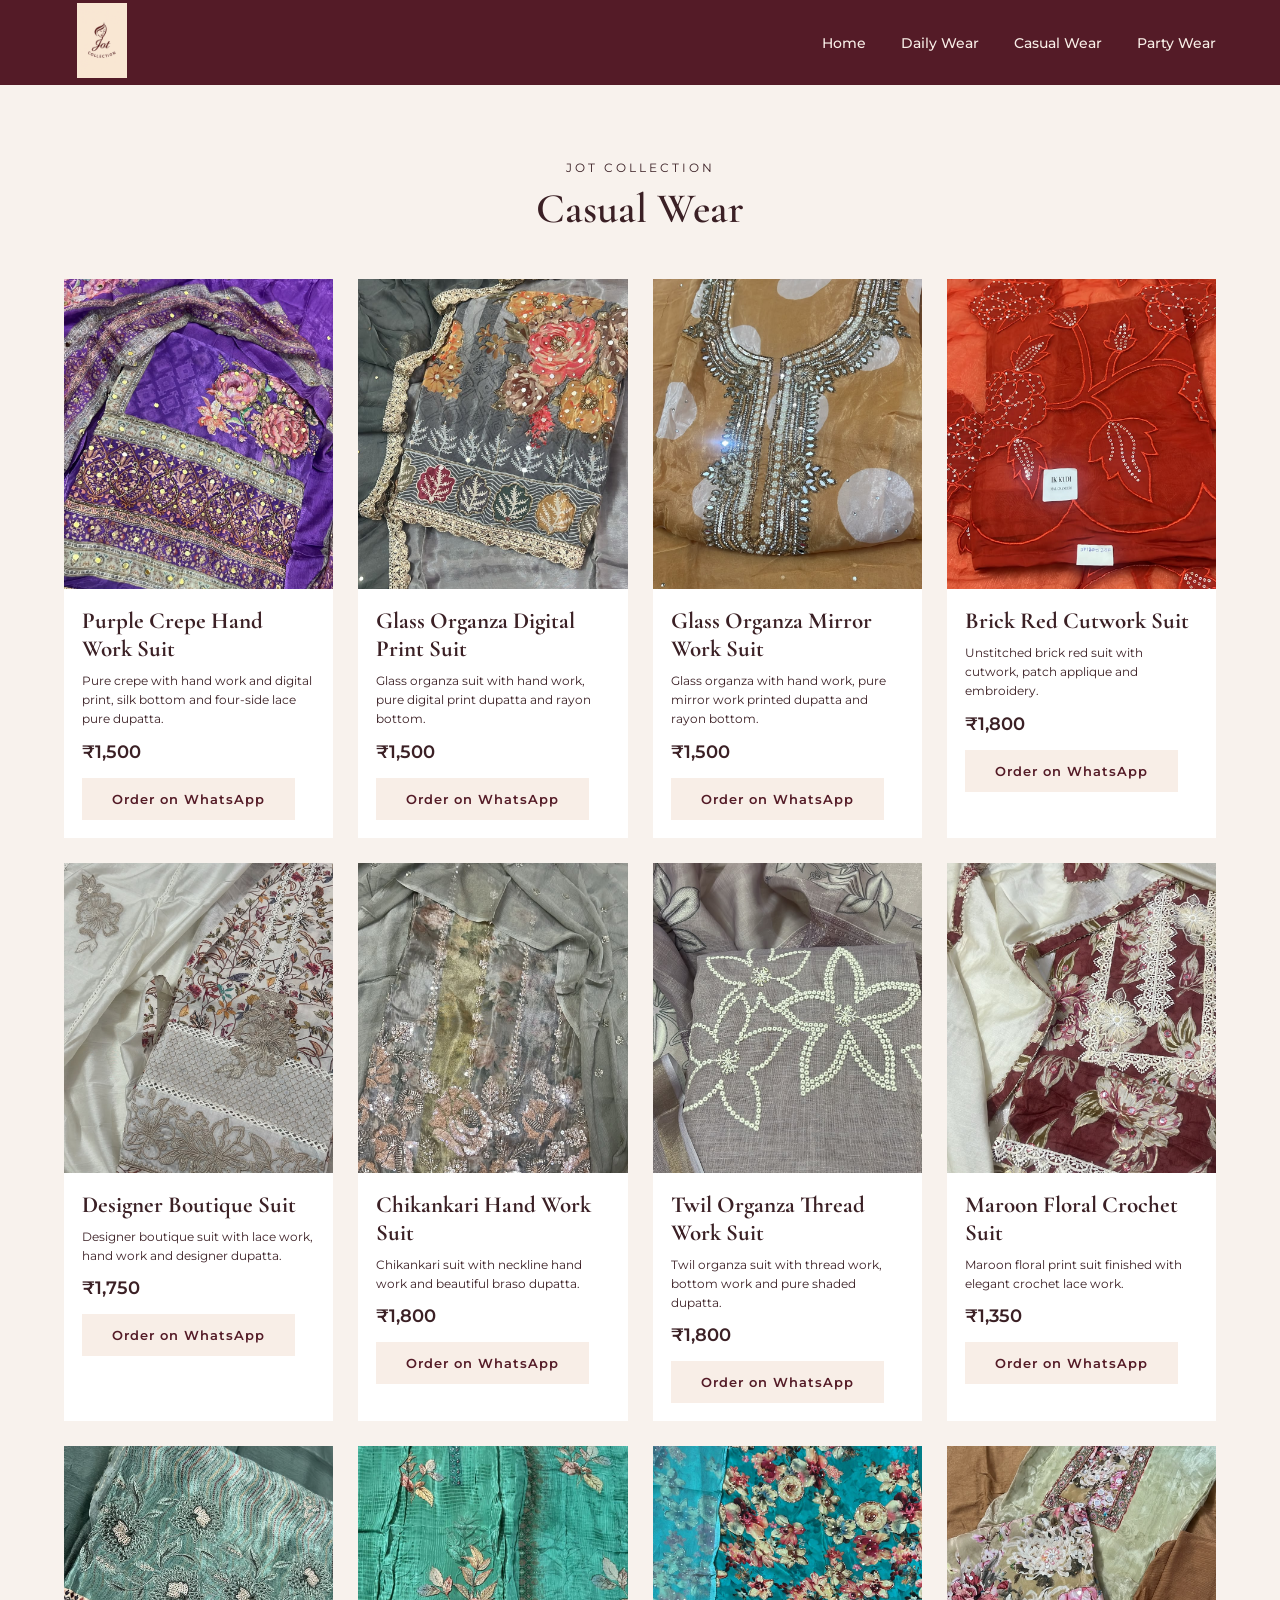
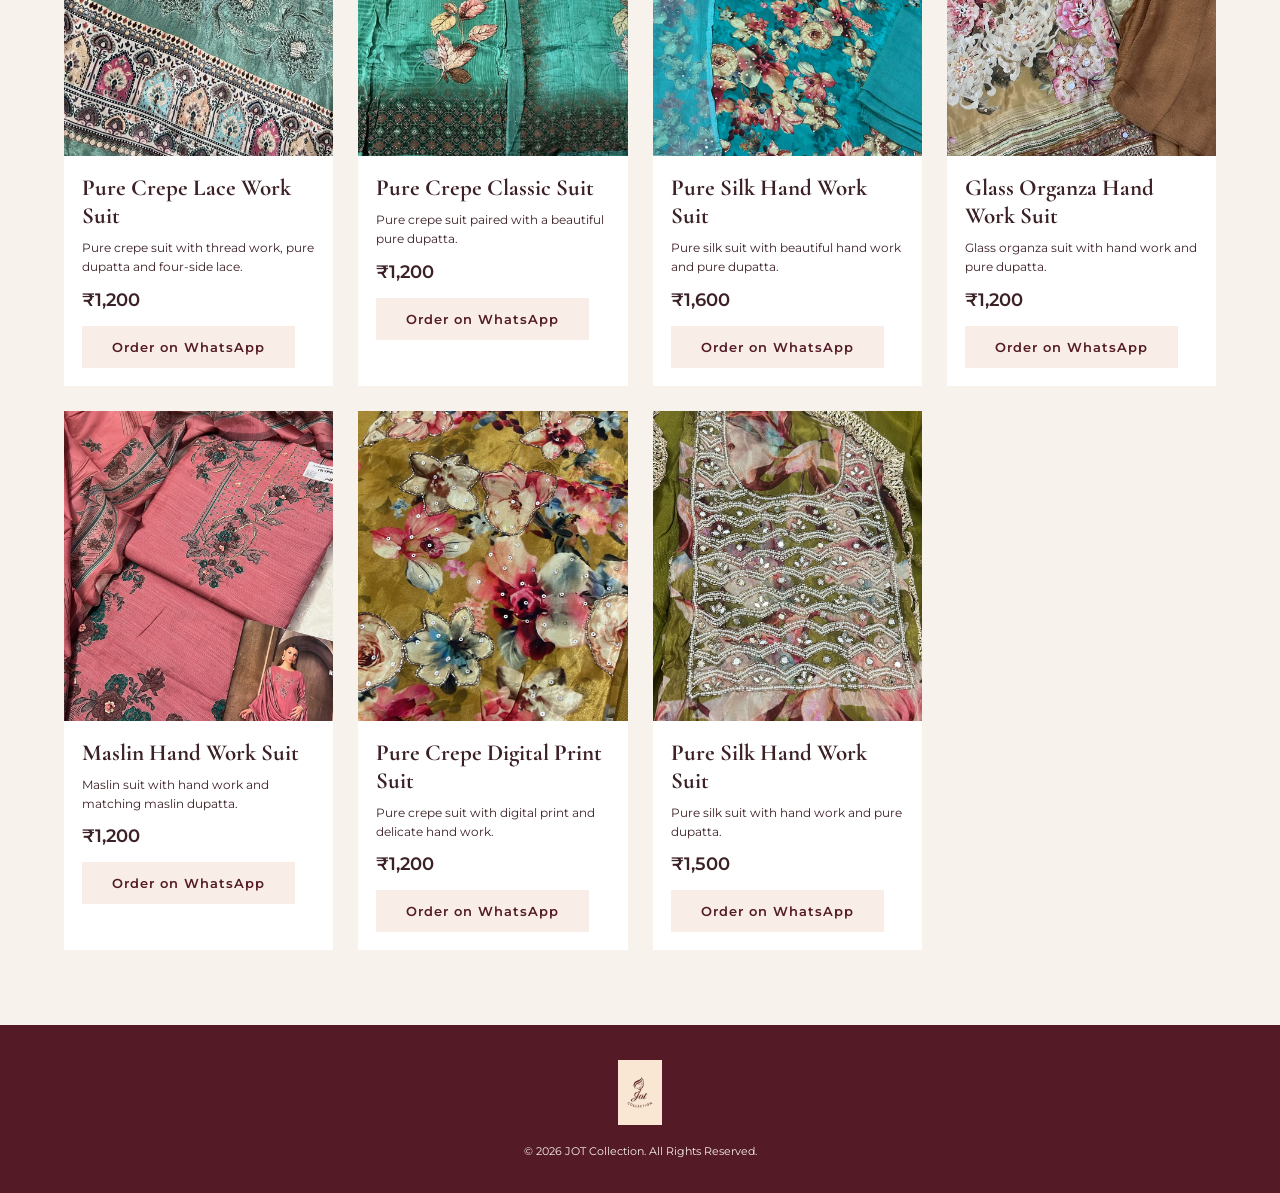
==== casual.html @ 3afc92e5 "Add files via upload" ====
<!DOCTYPE html>
<html lang="en">

<head>
    <meta charset="UTF-8">
    <meta name="viewport" content="width=device-width, initial-scale=1.0">
    <title>Casual Wear | JOT Collection</title>
    <link rel="stylesheet" href="style.css">
</head>

<body>

<header>
    <nav class="navbar">

        <a href="index.html" class="logo">
            <img src="logo.jpg" alt="JOT Collection Logo">
        </a>

        <div class="nav-links">
            <a href="index.html">Home</a>
            <a href="daily.html">Daily Wear</a>
            <a href="casual.html">Casual Wear</a>
            <a href="party.html">Party Wear</a>
        </div>

    </nav>
</header>


<section class="collection">

    <div class="section-title">
        <p>JOT COLLECTION</p>
        <h2>Casual Wear</h2>
    </div>


    <div class="product-grid">


        <!-- 6 -->
        <div class="product-card">

            <div class="product-image">
                <img src="image/suit6.jpeg" alt="Purple Crepe Hand Work Suit">
            </div>

            <div class="product-info">
                <h3>Purple Crepe Hand Work Suit</h3>

                <p>
                    Pure crepe with hand work and digital print,
                    silk bottom and four-side lace pure dupatta.
                </p>

                <span class="price">₹1,500</span>

                <a href="https://wa.me/917014125162?text=Hello%20JOT%20Collection%2C%20I%20am%20interested%20in%20the%20Purple%20Crepe%20Hand%20Work%20Suit."
                   class="btn">
                    Order on WhatsApp
                </a>
            </div>

        </div>


        <!-- 7 -->
        <div class="product-card">

            <div class="product-image">
                <img src="image/suit7.jpeg" alt="Glass Organza Digital Print Suit">
            </div>

            <div class="product-info">
                <h3>Glass Organza Digital Print Suit</h3>

                <p>
                    Glass organza suit with hand work,
                    pure digital print dupatta and rayon bottom.
                </p>

                <span class="price">₹1,500</span>

                <a href="https://wa.me/917014125162?text=Hello%20JOT%20Collection%2C%20I%20am%20interested%20in%20the%20Glass%20Organza%20Digital%20Print%20Suit."
                   class="btn">
                    Order on WhatsApp
                </a>
            </div>

        </div>


        <!-- 8 -->
        <div class="product-card">

            <div class="product-image">
                <img src="image/suit8.jpeg" alt="Glass Organza Mirror Work Suit">
            </div>

            <div class="product-info">
                <h3>Glass Organza Mirror Work Suit</h3>

                <p>
                    Glass organza with hand work,
                    pure mirror work printed dupatta and rayon bottom.
                </p>

                <span class="price">₹1,500</span>

                <a href="https://wa.me/917014125162?text=Hello%20JOT%20Collection%2C%20I%20am%20interested%20in%20the%20Glass%20Organza%20Mirror%20Work%20Suit."
                   class="btn">
                    Order on WhatsApp
                </a>
            </div>

        </div>


        <!-- 9 -->
        <div class="product-card">

            <div class="product-image">
                <img src="image/suit9.jpeg" alt="Brick Red Cutwork Suit">
            </div>

            <div class="product-info">
                <h3>Brick Red Cutwork Suit</h3>

                <p>
                    Unstitched brick red suit with cutwork,
                    patch applique and embroidery.
                </p>

                <span class="price">₹1,800</span>

                <a href="https://wa.me/917014125162?text=Hello%20JOT%20Collection%2C%20I%20am%20interested%20in%20the%20Brick%20Red%20Cutwork%20Suit."
                   class="btn">
                    Order on WhatsApp
                </a>
            </div>

        </div>


        <!-- 13 -->
        <div class="product-card">

            <div class="product-image">
                <img src="image/suit13.jpeg" alt="Designer Boutique Suit">
            </div>

            <div class="product-info">
                <h3>Designer Boutique Suit</h3>

                <p>
                    Designer boutique suit with lace work,
                    hand work and designer dupatta.
                </p>

                <span class="price">₹1,750</span>

                <a href="https://wa.me/917014125162?text=Hello%20JOT%20Collection%2C%20I%20am%20interested%20in%20the%20Designer%20Boutique%20Suit."
                   class="btn">
                    Order on WhatsApp
                </a>
            </div>

        </div>


        <!-- 15 -->
        <div class="product-card">

            <div class="product-image">
                <img src="image/suit15.jpeg" alt="Chikankari Hand Work Suit">
            </div>

            <div class="product-info">
                <h3>Chikankari Hand Work Suit</h3>

                <p>
                    Chikankari suit with neckline hand work
                    and beautiful braso dupatta.
                </p>

                <span class="price">₹1,800</span>

                <a href="https://wa.me/917014125162?text=Hello%20JOT%20Collection%2C%20I%20am%20interested%20in%20the%20Chikankari%20Hand%20Work%20Suit."
                   class="btn">
                    Order on WhatsApp
                </a>
            </div>

        </div>


        <!-- 18 -->
        <div class="product-card">

            <div class="product-image">
                <img src="image/suit18.jpeg" alt="Twil Organza Thread Work Suit">
            </div>

            <div class="product-info">
                <h3>Twil Organza Thread Work Suit</h3>

                <p>
                    Twil organza suit with thread work,
                    bottom work and pure shaded dupatta.
                </p>

                <span class="price">₹1,800</span>

                <a href="https://wa.me/917014125162?text=Hello%20JOT%20Collection%2C%20I%20am%20interested%20in%20the%20Twil%20Organza%20Thread%20Work%20Suit."
                   class="btn">
                    Order on WhatsApp
                </a>
            </div>

        </div>


        <!-- 19 -->
        <div class="product-card">

            <div class="product-image">
                <img src="image/suit19.jpeg" alt="Maroon Floral Crochet Suit">
            </div>

            <div class="product-info">
                <h3>Maroon Floral Crochet Suit</h3>

                <p>
                    Maroon floral print suit finished
                    with elegant crochet lace work.
                </p>

                <span class="price">₹1,350</span>

                <a href="https://wa.me/917014125162?text=Hello%20JOT%20Collection%2C%20I%20am%20interested%20in%20the%20Maroon%20Floral%20Crochet%20Suit."
                   class="btn">
                    Order on WhatsApp
                </a>
            </div>

        </div>


        <!-- 20 -->
        <div class="product-card">

            <div class="product-image">
                <img src="image/suit20.jpeg" alt="Pure Crepe Lace Work Suit">
            </div>

            <div class="product-info">
                <h3>Pure Crepe Lace Work Suit</h3>

                <p>
                    Pure crepe suit with thread work,
                    pure dupatta and four-side lace.
                </p>

                <span class="price">₹1,200</span>

                <a href="https://wa.me/917014125162?text=Hello%20JOT%20Collection%2C%20I%20am%20interested%20in%20the%20Pure%20Crepe%20Lace%20Work%20Suit."
                   class="btn">
                    Order on WhatsApp
                </a>
            </div>

        </div>


        <!-- 22 -->
        <div class="product-card">

            <div class="product-image">
                <img src="image/suit22.jpeg" alt="Pure Crepe Classic Suit">
            </div>

            <div class="product-info">
                <h3>Pure Crepe Classic Suit</h3>

                <p>
                    Pure crepe suit paired with
                    a beautiful pure dupatta.
                </p>

                <span class="price">₹1,200</span>

                <a href="https://wa.me/917014125162?text=Hello%20JOT%20Collection%2C%20I%20am%20interested%20in%20the%20Pure%20Crepe%20Classic%20Suit."
                   class="btn">
                    Order on WhatsApp
                </a>
            </div>

        </div>


        <!-- 23 -->
        <div class="product-card">

            <div class="product-image">
                <img src="image/suit23.jpeg" alt="Pure Silk Hand Work Suit">
            </div>

            <div class="product-info">
                <h3>Pure Silk Hand Work Suit</h3>

                <p>
                    Pure silk suit with beautiful hand work
                    and pure dupatta.
                </p>

                <span class="price">₹1,600</span>

                <a href="https://wa.me/917014125162?text=Hello%20JOT%20Collection%2C%20I%20am%20interested%20in%20the%20Pure%20Silk%20Hand%20Work%20Suit."
                   class="btn">
                    Order on WhatsApp
                </a>
            </div>

        </div>


        <!-- 29 -->
        <div class="product-card">

            <div class="product-image">
                <img src="image/suit29.jpeg" alt="Glass Organza Hand Work Suit">
            </div>

            <div class="product-info">
                <h3>Glass Organza Hand Work Suit</h3>

                <p>
                    Glass organza suit with hand work
                    and pure dupatta.
                </p>

                <span class="price">₹1,200</span>

                <a href="https://wa.me/917014125162?text=Hello%20JOT%20Collection%2C%20I%20am%20interested%20in%20the%20Glass%20Organza%20Hand%20Work%20Suit."
                   class="btn">
                    Order on WhatsApp
                </a>
            </div>

        </div>


        <!-- 30 -->
        <div class="product-card">

            <div class="product-image">
                <img src="image/suit30.jpeg" alt="Maslin Hand Work Suit">
            </div>

            <div class="product-info">
                <h3>Maslin Hand Work Suit</h3>

                <p>
                    Maslin suit with hand work
                    and matching maslin dupatta.
                </p>

                <span class="price">₹1,200</span>

                <a href="https://wa.me/917014125162?text=Hello%20JOT%20Collection%2C%20I%20am%20interested%20in%20the%20Maslin%20Hand%20Work%20Suit."
                   class="btn">
                    Order on WhatsApp
                </a>
            </div>

        </div>


        <!-- 31 -->
        <div class="product-card">

            <div class="product-image">
                <img src="image/suit31.jpeg" alt="Pure Crepe Digital Print Suit">
            </div>

            <div class="product-info">
                <h3>Pure Crepe Digital Print Suit</h3>

                <p>
                    Pure crepe suit with digital print
                    and delicate hand work.
                </p>

                <span class="price">₹1,200</span>

                <a href="https://wa.me/917014125162?text=Hello%20JOT%20Collection%2C%20I%20am%20interested%20in%20the%20Pure%20Crepe%20Digital%20Print%20Suit."
                   class="btn">
                    Order on WhatsApp
                </a>
            </div>

        </div>


        <!-- 32 -->
        <div class="product-card">

            <div class="product-image">
                <img src="image/suit32.jpeg" alt="Pure Silk Hand Work Suit">
            </div>

            <div class="product-info">
                <h3>Pure Silk Hand Work Suit</h3>

                <p>
                    Pure silk suit with hand work
                    and pure dupatta.
                </p>

                <span class="price">₹1,500</span>

                <a href="https://wa.me/917014125162?text=Hello%20JOT%20Collection%2C%20I%20am%20interested%20in%20the%20Pure%20Silk%20Hand%20Work%20Suit."
                   class="btn">
                    Order on WhatsApp
                </a>
            </div>

        </div>

    </div>

</section>


<footer>

    <img src="logo.jpg" alt="JOT Collection Logo">

    <p>© 2026 JOT Collection. All Rights Reserved.</p>

</footer>

</body>
</html>
---- style.css ----
/* GOOGLE FONTS */
@import url('https://fonts.googleapis.com/css2?family=Cormorant+Garamond:wght@500;600;700&family=Montserrat:wght@400;500;600&display=swap');


/* GENERAL */
* {
    margin: 0;
    padding: 0;
    box-sizing: border-box;
}

html {
    scroll-behavior: smooth;
}

body {
    font-family: 'Montserrat', sans-serif;
    background: #f8f2ed;
    color: #3b2025;
}

a {
    text-decoration: none;
}


/* NAVBAR */
header {
    background: #541b27;
}

.navbar {
    width: 90%;
    max-width: 1200px;
    margin: auto;

    min-height: 85px;

    display: flex;
    align-items: center;
    justify-content: space-between;

    gap: 30px;
}

.logo img {
    width: 75px;
    height: 75px;
    object-fit: contain;
}

.nav-links {
    display: flex;
    align-items: center;
    gap: 35px;
}

.nav-links a {
    color: #f8eee7;
    font-size: 14px;
    font-weight: 500;
    transition: 0.3s;
}

.nav-links a:hover {
    opacity: 0.7;
}


/* HERO */
.hero {
    position: relative;
    width: 100%;
    height: 600px;
    overflow: hidden;
}

.hero > img {
    width: 100%;
    height: 100%;

    object-fit: cover;
    object-position: center;

    display: block;
}


/* HERO TEXT */
.hero-content {
    position: absolute;

    top: 50%;
    left: 50%;

    transform: translate(-50%, -50%);

    width: 90%;
    max-width: 800px;

    text-align: center;

    color: white;

    text-shadow: 0 2px 12px rgba(0, 0, 0, 0.55);
}

.hero-content p {
    font-size: 15px;
    letter-spacing: 4px;
    margin-bottom: 10px;
}

.hero-content h1 {
    font-family: 'Cormorant Garamond', serif;

    font-size: 64px;
    line-height: 1;

    letter-spacing: 3px;

    margin-bottom: 12px;
}

.hero-content h2 {
    font-family: 'Cormorant Garamond', serif;

    font-size: 27px;
    font-weight: 500;

    margin-bottom: 30px;
}


/* BUTTON */
.btn {
    display: inline-block;

    padding: 13px 30px;

    background: #f8eee7;
    color: #541b27;

    font-size: 13px;
    font-weight: 600;

    letter-spacing: 1px;

    transition: 0.3s;
}

.btn:hover {
    transform: translateY(-2px);
    opacity: 0.9;
}


/* SECTION TITLE */
.section-title {
    text-align: center;
    margin-bottom: 45px;
}

.section-title p,
.small-title {
    font-size: 12px;
    letter-spacing: 3px;
    margin-bottom: 8px;
}

.section-title h2 {
    font-family: 'Cormorant Garamond', serif;
    font-size: 42px;
    font-weight: 600;
}


/* FEATURED */
.featured {
    width: 90%;
    max-width: 1200px;
    margin: auto;

    padding: 80px 0;
}

.featured-grid {
    display: grid;

    grid-template-columns: repeat(3, 1fr);

    gap: 22px;
}

.featured-card {
    overflow: hidden;
}

.featured-card img {
    width: 100%;
    height: 380px;

    object-fit: cover;

    display: block;

    transition: 0.4s;
}

.featured-card:hover img {
    transform: scale(1.03);
}


/* CATEGORIES */
.categories {
    width: 90%;
    max-width: 1200px;
    margin: auto;

    padding: 40px 0 90px;
}

.category-grid {
    display: grid;

    grid-template-columns: repeat(3, 1fr);

    gap: 25px;
}

.category-card {
    background: white;

    overflow: hidden;

    color: #3b2025;
}

.category-card img {
    width: 100%;
    height: 390px;

    object-fit: cover;

    display: block;

    transition: 0.4s;
}

.category-card:hover img {
    transform: scale(1.03);
}

.category-content {
    padding: 22px;
}

.category-content h3 {
    font-family: 'Cormorant Garamond', serif;
    font-size: 28px;

    margin-bottom: 8px;
}

.category-content p {
    font-size: 13px;
    line-height: 1.6;

    margin-bottom: 15px;
}

.category-content span {
    font-size: 12px;
    font-weight: 600;

    letter-spacing: 1px;
}


/* COLLECTION / PRODUCT PAGES */
.collection {
    width: 90%;
    max-width: 1200px;

    margin: auto;

    padding: 75px 0;
}

.product-grid {
    display: grid;

    grid-template-columns: repeat(4, 1fr);

    gap: 25px;
}

.product-card {
    background: white;

    overflow: hidden;
}

.product-image {
    width: 100%;
    height: 310px;

    overflow: hidden;
}

.product-image img {
    width: 100%;
    height: 100%;

    object-fit: cover;

    display: block;

    transition: 0.4s;
}

.product-card:hover .product-image img {
    transform: scale(1.03);
}

.product-info {
    padding: 18px;
}

.product-info h3 {
    font-family: 'Cormorant Garamond', serif;

    font-size: 23px;

    margin-bottom: 8px;
}

.product-info p {
    font-size: 12px;
    line-height: 1.6;

    margin-bottom: 12px;
}

.price {
    display: block;

    font-size: 18px;
    font-weight: 600;

    margin-bottom: 15px;
}


/* ABOUT */
.about {
    background: #541b27;
    color: #f8eee7;

    padding: 90px 10%;
}

.about-content {
    max-width: 800px;
    margin: auto;

    text-align: center;
}

.about h2 {
    font-family: 'Cormorant Garamond', serif;

    font-size: 44px;

    margin-bottom: 25px;
}

.about p {
    font-size: 14px;
    line-height: 1.9;

    margin-bottom: 15px;
}

.about h3 {
    font-family: 'Cormorant Garamond', serif;

    font-size: 24px;

    margin-top: 25px;
}


/* CONTACT */
.contact {
    width: 90%;
    max-width: 900px;

    margin: auto;

    padding: 90px 0;

    text-align: center;
}

.contact-info p {
    font-size: 14px;
    line-height: 1.8;

    margin-bottom: 12px;
}

.contact-info .btn {
    margin-top: 20px;
}


/* FOOTER */
footer {
    background: #541b27;

    color: #f8eee7;

    text-align: center;

    padding: 35px 20px;
}

footer img {
    width: 65px;
    height: 65px;

    object-fit: contain;

    margin-bottom: 15px;
}

footer p {
    font-size: 11px;
}


/* MOBILE */
@media (max-width: 768px) {

    .navbar {
        min-height: 75px;
    }

    .logo img {
        width: 60px;
        height: 60px;
    }

    .nav-links {
        gap: 12px;
    }

    .nav-links a {
        font-size: 10px;
    }


    /* MOBILE HERO */
    .hero {
        height: 520px;
    }

    .hero > img {
        object-position: center;
    }

    .hero-content {
        width: 92%;
    }

    .hero-content p {
        font-size: 11px;
        letter-spacing: 2px;
    }

    .hero-content h1 {
        font-size: 42px;
        letter-spacing: 1px;
    }

    .hero-content h2 {
        font-size: 21px;
    }


    /* FEATURED */
    .featured-grid {
        grid-template-columns: repeat(2, 1fr);
        gap: 12px;
    }

    .featured-card img {
        height: 260px;
    }


    /* CATEGORIES */
    .category-grid {
        grid-template-columns: 1fr;
    }

    .category-card img {
        height: 350px;
    }


    /* PRODUCTS */
    .product-grid {
        grid-template-columns: repeat(2, 1fr);

        gap: 12px;
    }

    .product-image {
        height: 230px;
    }

    .product-info {
        padding: 12px;
    }

    .product-info h3 {
        font-size: 19px;
    }

    .product-info p {
        font-size: 10px;
    }

    .price {
        font-size: 16px;
    }


    /* TITLES */
    .section-title h2 {
        font-size: 35px;
    }

    .about h2 {
        font-size: 36px;
    }

}
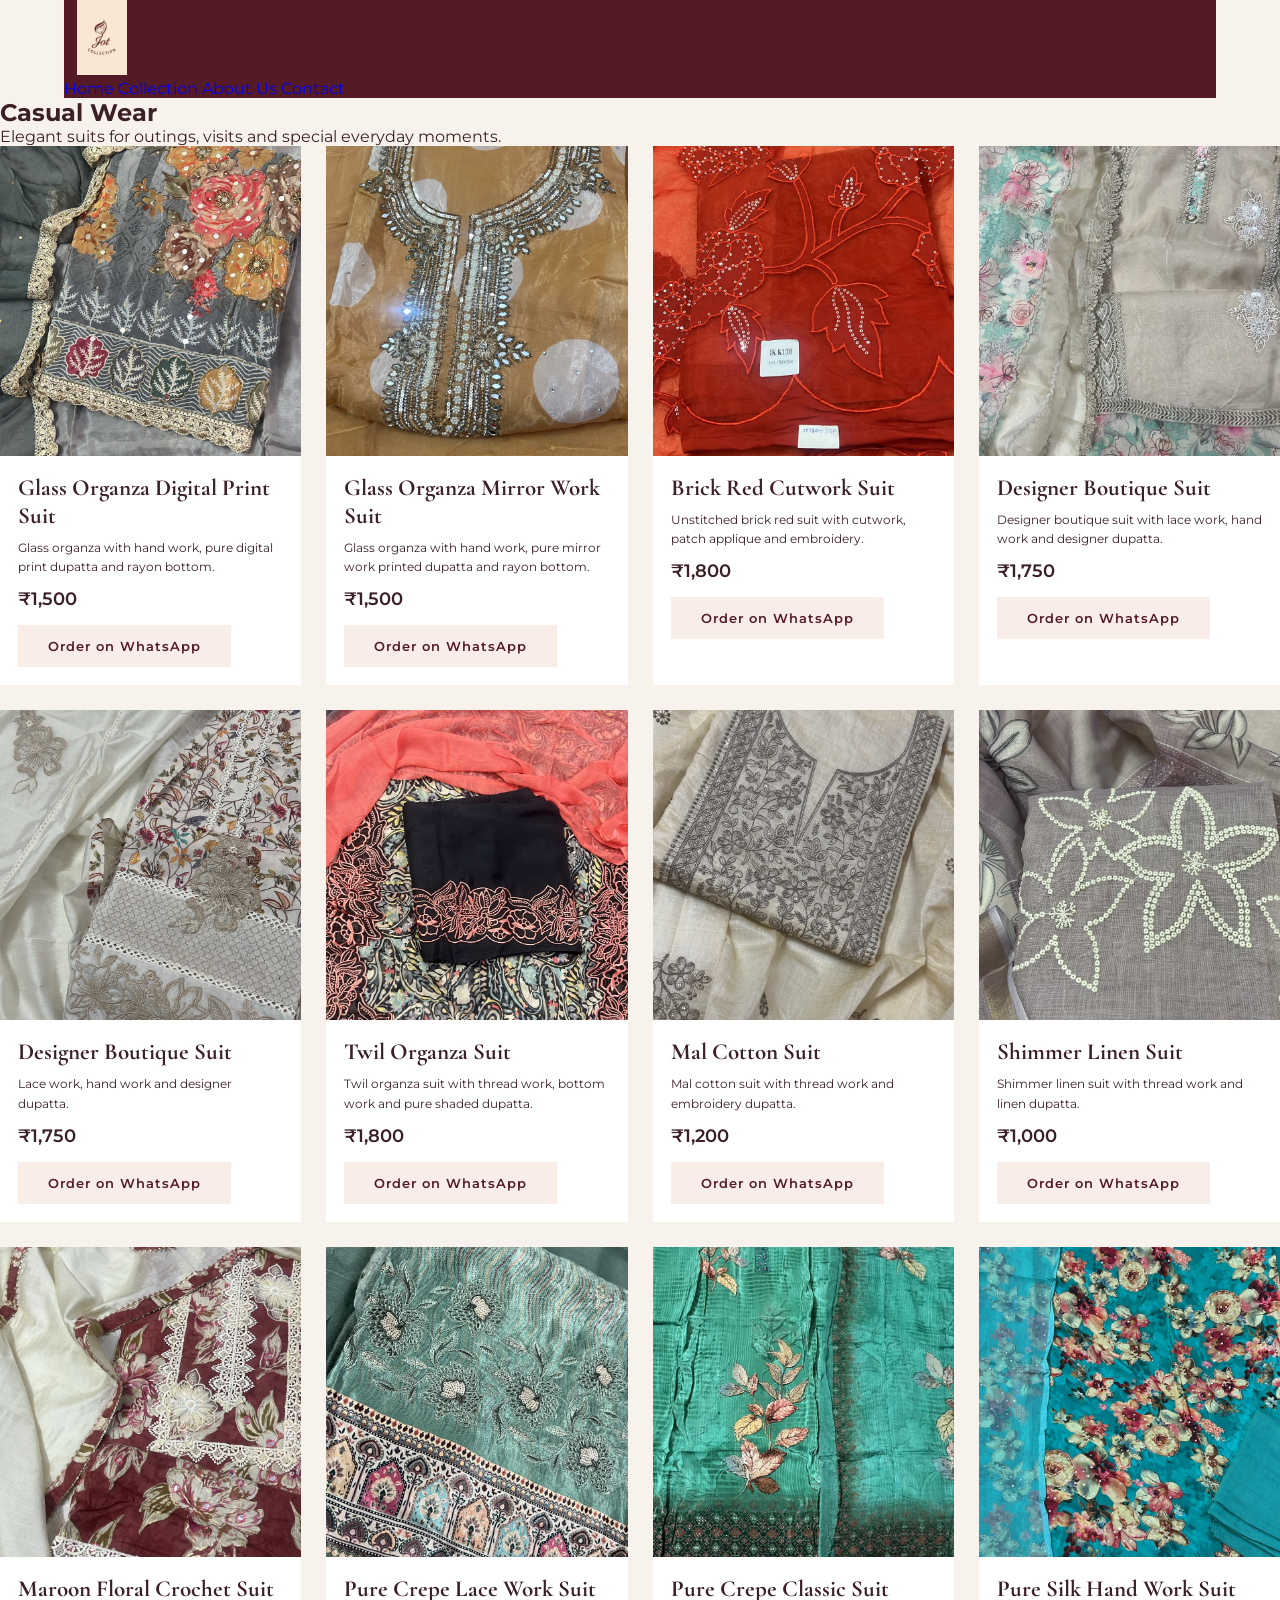
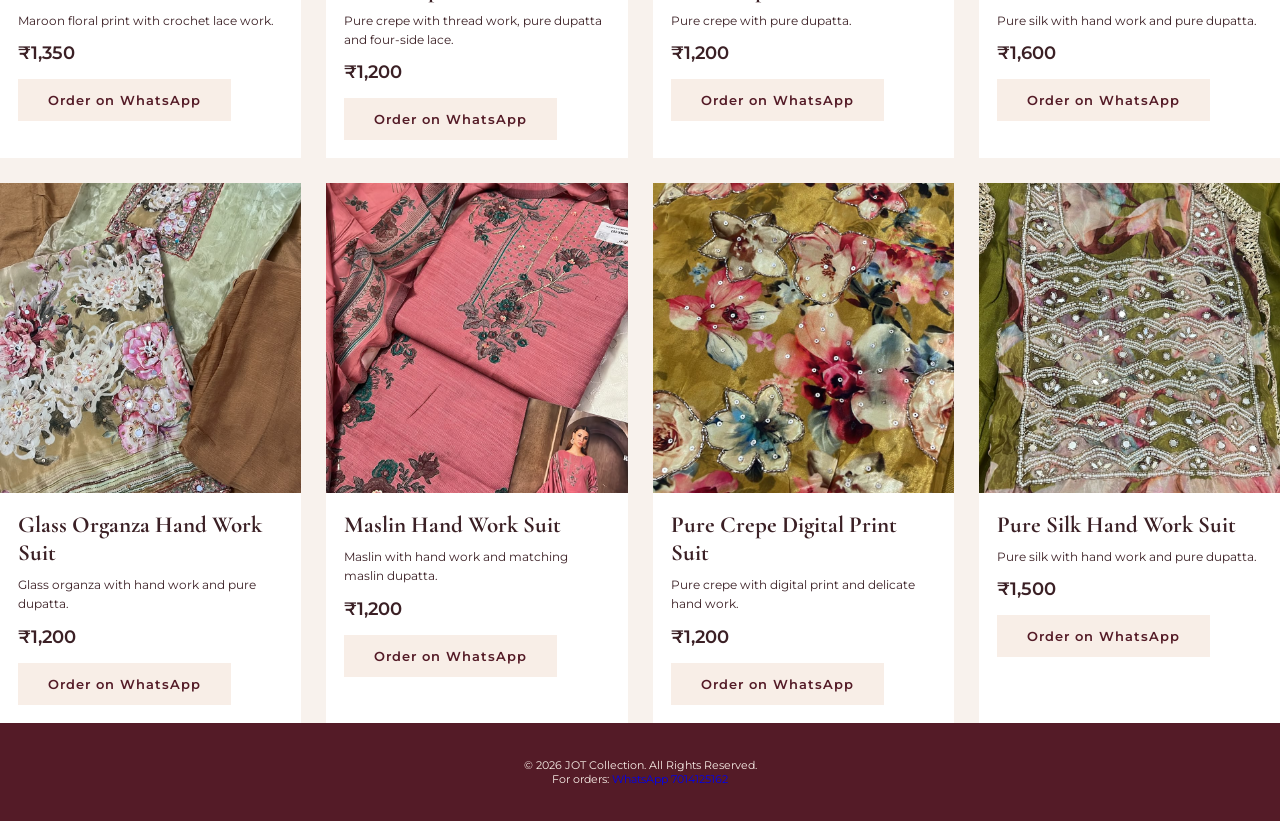
==== commit a5088f7f: "casual.html" ====
--- a/casual.html
+++ b/casual.html
@@ -1,6 +1,5 @@
 <!DOCTYPE html>
 <html lang="en">
-
 <head>
     <meta charset="UTF-8">
     <meta name="viewport" content="width=device-width, initial-scale=1.0">
@@ -10,436 +9,254 @@
 
 <body>
 
-<header>
-    <nav class="navbar">
-
+<header class="navbar">
+    <div class="nav-container">
         <a href="index.html" class="logo">
-            <img src="logo.jpg" alt="JOT Collection Logo">
+            <img src="logo.jpg" alt="JOT Collection">
         </a>
 
-        <div class="nav-links">
+        <nav>
             <a href="index.html">Home</a>
-            <a href="daily.html">Daily Wear</a>
-            <a href="casual.html">Casual Wear</a>
-            <a href="party.html">Party Wear</a>
-        </div>
-
-    </nav>
+            <a href="daily.html">Collection</a>
+            <a href="index.html#about">About Us</a>
+            <a href="index.html#contact">Contact</a>
+        </nav>
+    </div>
 </header>
 
-
-<section class="collection">
-
-    <div class="section-title">
-        <p>JOT COLLECTION</p>
-        <h2>Casual Wear</h2>
+<main>
+
+<section class="page-header">
+    <h1>Casual Wear</h1>
+    <p>Elegant suits for outings, visits and special everyday moments.</p>
+</section>
+
+<section class="products">
+    <div class="product-grid">
+
+        <!-- Suit 7 -->
+        <div class="product-card">
+            <div class="product-image">
+                <img src="image/suit7.jpeg" alt="Glass Organza Digital Print Suit">
+            </div>
+            <div class="product-info">
+                <h3>Glass Organza Digital Print Suit</h3>
+                <p>Glass organza with hand work, pure digital print dupatta and rayon bottom.</p>
+                <span class="price">₹1,500</span>
+                <a class="btn" href="https://wa.me/917014125162?text=Hello%20JOT%20Collection%2C%20I%20want%20to%20order%20Glass%20Organza%20Digital%20Print%20Suit" target="_blank">Order on WhatsApp</a>
+            </div>
+        </div>
+
+        <!-- Suit 8 -->
+        <div class="product-card">
+            <div class="product-image">
+                <img src="image/suit8.jpeg" alt="Glass Organza Mirror Work Suit">
+            </div>
+            <div class="product-info">
+                <h3>Glass Organza Mirror Work Suit</h3>
+                <p>Glass organza with hand work, pure mirror work printed dupatta and rayon bottom.</p>
+                <span class="price">₹1,500</span>
+                <a class="btn" href="https://wa.me/917014125162?text=Hello%20JOT%20Collection%2C%20I%20want%20to%20order%20Glass%20Organza%20Mirror%20Work%20Suit" target="_blank">Order on WhatsApp</a>
+            </div>
+        </div>
+
+        <!-- Suit 9 -->
+        <div class="product-card">
+            <div class="product-image">
+                <img src="image/suit9.jpeg" alt="Brick Red Cutwork Suit">
+            </div>
+            <div class="product-info">
+                <h3>Brick Red Cutwork Suit</h3>
+                <p>Unstitched brick red suit with cutwork, patch applique and embroidery.</p>
+                <span class="price">₹1,800</span>
+                <a class="btn" href="https://wa.me/917014125162?text=Hello%20JOT%20Collection%2C%20I%20want%20to%20order%20Brick%20Red%20Cutwork%20Suit" target="_blank">Order on WhatsApp</a>
+            </div>
+        </div>
+
+        <!-- Suit 11 -->
+        <div class="product-card">
+            <div class="product-image">
+                <img src="image/suit11.jpeg" alt="Designer Boutique Suit">
+            </div>
+            <div class="product-info">
+                <h3>Designer Boutique Suit</h3>
+                <p>Designer boutique suit with lace work, hand work and designer dupatta.</p>
+                <span class="price">₹1,750</span>
+                <a class="btn" href="https://wa.me/917014125162?text=Hello%20JOT%20Collection%2C%20I%20want%20to%20order%20Designer%20Boutique%20Suit" target="_blank">Order on WhatsApp</a>
+            </div>
+        </div>
+
+        <!-- Suit 13 -->
+        <div class="product-card">
+            <div class="product-image">
+                <img src="image/suit13.jpeg" alt="Designer Boutique Suit">
+            </div>
+            <div class="product-info">
+                <h3>Designer Boutique Suit</h3>
+                <p>Lace work, hand work and designer dupatta.</p>
+                <span class="price">₹1,750</span>
+                <a class="btn" href="https://wa.me/917014125162?text=Hello%20JOT%20Collection%2C%20I%20want%20to%20order%20Designer%20Boutique%20Suit" target="_blank">Order on WhatsApp</a>
+            </div>
+        </div>
+
+        <!-- Suit 16 -->
+        <div class="product-card">
+            <div class="product-image">
+                <img src="image/suit16.jpeg" alt="Twil Organza Suit">
+            </div>
+            <div class="product-info">
+                <h3>Twil Organza Suit</h3>
+                <p>Twil organza suit with thread work, bottom work and pure shaded dupatta.</p>
+                <span class="price">₹1,800</span>
+                <a class="btn" href="https://wa.me/917014125162?text=Hello%20JOT%20Collection%2C%20I%20want%20to%20order%20Twil%20Organza%20Suit" target="_blank">Order on WhatsApp</a>
+            </div>
+        </div>
+
+        <!-- Suit 17 -->
+        <div class="product-card">
+            <div class="product-image">
+                <img src="image/suit17.jpeg" alt="Mal Cotton Suit">
+            </div>
+            <div class="product-info">
+                <h3>Mal Cotton Suit</h3>
+                <p>Mal cotton suit with thread work and embroidery dupatta.</p>
+                <span class="price">₹1,200</span>
+                <a class="btn" href="https://wa.me/917014125162?text=Hello%20JOT%20Collection%2C%20I%20want%20to%20order%20Mal%20Cotton%20Suit" target="_blank">Order on WhatsApp</a>
+            </div>
+        </div>
+
+        <!-- Suit 18 -->
+        <div class="product-card">
+            <div class="product-image">
+                <img src="image/suit18.jpeg" alt="Shimmer Linen Suit">
+            </div>
+            <div class="product-info">
+                <h3>Shimmer Linen Suit</h3>
+                <p>Shimmer linen suit with thread work and linen dupatta.</p>
+                <span class="price">₹1,000</span>
+                <a class="btn" href="https://wa.me/917014125162?text=Hello%20JOT%20Collection%2C%20I%20want%20to%20order%20Shimmer%20Linen%20Suit" target="_blank">Order on WhatsApp</a>
+            </div>
+        </div>
+
+        <!-- Suit 19 -->
+        <div class="product-card">
+            <div class="product-image">
+                <img src="image/suit19.jpeg" alt="Maroon Floral Crochet Suit">
+            </div>
+            <div class="product-info">
+                <h3>Maroon Floral Crochet Suit</h3>
+                <p>Maroon floral print with crochet lace work.</p>
+                <span class="price">₹1,350</span>
+                <a class="btn" href="https://wa.me/917014125162?text=Hello%20JOT%20Collection%2C%20I%20want%20to%20order%20Maroon%20Floral%20Crochet%20Suit" target="_blank">Order on WhatsApp</a>
+            </div>
+        </div>
+
+        <!-- Suit 20 -->
+        <div class="product-card">
+            <div class="product-image">
+                <img src="image/suit20.jpeg" alt="Pure Crepe Lace Work Suit">
+            </div>
+            <div class="product-info">
+                <h3>Pure Crepe Lace Work Suit</h3>
+                <p>Pure crepe with thread work, pure dupatta and four-side lace.</p>
+                <span class="price">₹1,200</span>
+                <a class="btn" href="https://wa.me/917014125162?text=Hello%20JOT%20Collection%2C%20I%20want%20to%20order%20Pure%20Crepe%20Lace%20Work%20Suit" target="_blank">Order on WhatsApp</a>
+            </div>
+        </div>
+
+        <!-- Suit 22 -->
+        <div class="product-card">
+            <div class="product-image">
+                <img src="image/suit22.jpeg" alt="Pure Crepe Classic Suit">
+            </div>
+            <div class="product-info">
+                <h3>Pure Crepe Classic Suit</h3>
+                <p>Pure crepe with pure dupatta.</p>
+                <span class="price">₹1,200</span>
+                <a class="btn" href="https://wa.me/917014125162?text=Hello%20JOT%20Collection%2C%20I%20want%20to%20order%20Pure%20Crepe%20Classic%20Suit" target="_blank">Order on WhatsApp</a>
+            </div>
+        </div>
+
+        <!-- Suit 23 -->
+        <div class="product-card">
+            <div class="product-image">
+                <img src="image/suit23.jpeg" alt="Pure Silk Hand Work Suit">
+            </div>
+            <div class="product-info">
+                <h3>Pure Silk Hand Work Suit</h3>
+                <p>Pure silk with hand work and pure dupatta.</p>
+                <span class="price">₹1,600</span>
+                <a class="btn" href="https://wa.me/917014125162?text=Hello%20JOT%20Collection%2C%20I%20want%20to%20order%20Pure%20Silk%20Hand%20Work%20Suit" target="_blank">Order on WhatsApp</a>
+            </div>
+        </div>
+
+        <!-- Suit 29 -->
+        <div class="product-card">
+            <div class="product-image">
+                <img src="image/suit29.jpeg" alt="Glass Organza Hand Work Suit">
+            </div>
+            <div class="product-info">
+                <h3>Glass Organza Hand Work Suit</h3>
+                <p>Glass organza with hand work and pure dupatta.</p>
+                <span class="price">₹1,200</span>
+                <a class="btn" href="https://wa.me/917014125162?text=Hello%20JOT%20Collection%2C%20I%20want%20to%20order%20Glass%20Organza%20Hand%20Work%20Suit" target="_blank">Order on WhatsApp</a>
+            </div>
+        </div>
+
+        <!-- Suit 30 -->
+        <div class="product-card">
+            <div class="product-image">
+                <img src="image/suit30.jpeg" alt="Maslin Hand Work Suit">
+            </div>
+            <div class="product-info">
+                <h3>Maslin Hand Work Suit</h3>
+                <p>Maslin with hand work and matching maslin dupatta.</p>
+                <span class="price">₹1,200</span>
+                <a class="btn" href="https://wa.me/917014125162?text=Hello%20JOT%20Collection%2C%20I%20want%20to%20order%20Maslin%20Hand%20Work%20Suit" target="_blank">Order on WhatsApp</a>
+            </div>
+        </div>
+
+        <!-- Suit 31 -->
+        <div class="product-card">
+            <div class="product-image">
+                <img src="image/suit31.jpeg" alt="Pure Crepe Digital Print Suit">
+            </div>
+            <div class="product-info">
+                <h3>Pure Crepe Digital Print Suit</h3>
+                <p>Pure crepe with digital print and delicate hand work.</p>
+                <span class="price">₹1,200</span>
+                <a class="btn" href="https://wa.me/917014125162?text=Hello%20JOT%20Collection%2C%20I%20want%20to%20order%20Pure%20Crepe%20Digital%20Print%20Suit" target="_blank">Order on WhatsApp</a>
+            </div>
+        </div>
+
+        <!-- Suit 32 -->
+        <div class="product-card">
+            <div class="product-image">
+                <img src="image/suit32.jpeg" alt="Pure Silk Hand Work Suit">
+            </div>
+            <div class="product-info">
+                <h3>Pure Silk Hand Work Suit</h3>
+                <p>Pure silk with hand work and pure dupatta.</p>
+                <span class="price">₹1,500</span>
+                <a class="btn" href="https://wa.me/917014125162?text=Hello%20JOT%20Collection%2C%20I%20want%20to%20order%20Pure%20Silk%20Hand%20Work%20Suit" target="_blank">Order on WhatsApp</a>
+            </div>
+        </div>
+
     </div>
-
-
-    <div class="product-grid">
-
-
-        <!-- 6 -->
-        <div class="product-card">
-
-            <div class="product-image">
-                <img src="image/suit6.jpeg" alt="Purple Crepe Hand Work Suit">
-            </div>
-
-            <div class="product-info">
-                <h3>Purple Crepe Hand Work Suit</h3>
-
-                <p>
-                    Pure crepe with hand work and digital print,
-                    silk bottom and four-side lace pure dupatta.
-                </p>
-
-                <span class="price">₹1,500</span>
-
-                <a href="https://wa.me/917014125162?text=Hello%20JOT%20Collection%2C%20I%20am%20interested%20in%20the%20Purple%20Crepe%20Hand%20Work%20Suit."
-                   class="btn">
-                    Order on WhatsApp
-                </a>
-            </div>
-
-        </div>
-
-
-        <!-- 7 -->
-        <div class="product-card">
-
-            <div class="product-image">
-                <img src="image/suit7.jpeg" alt="Glass Organza Digital Print Suit">
-            </div>
-
-            <div class="product-info">
-                <h3>Glass Organza Digital Print Suit</h3>
-
-                <p>
-                    Glass organza suit with hand work,
-                    pure digital print dupatta and rayon bottom.
-                </p>
-
-                <span class="price">₹1,500</span>
-
-                <a href="https://wa.me/917014125162?text=Hello%20JOT%20Collection%2C%20I%20am%20interested%20in%20the%20Glass%20Organza%20Digital%20Print%20Suit."
-                   class="btn">
-                    Order on WhatsApp
-                </a>
-            </div>
-
-        </div>
-
-
-        <!-- 8 -->
-        <div class="product-card">
-
-            <div class="product-image">
-                <img src="image/suit8.jpeg" alt="Glass Organza Mirror Work Suit">
-            </div>
-
-            <div class="product-info">
-                <h3>Glass Organza Mirror Work Suit</h3>
-
-                <p>
-                    Glass organza with hand work,
-                    pure mirror work printed dupatta and rayon bottom.
-                </p>
-
-                <span class="price">₹1,500</span>
-
-                <a href="https://wa.me/917014125162?text=Hello%20JOT%20Collection%2C%20I%20am%20interested%20in%20the%20Glass%20Organza%20Mirror%20Work%20Suit."
-                   class="btn">
-                    Order on WhatsApp
-                </a>
-            </div>
-
-        </div>
-
-
-        <!-- 9 -->
-        <div class="product-card">
-
-            <div class="product-image">
-                <img src="image/suit9.jpeg" alt="Brick Red Cutwork Suit">
-            </div>
-
-            <div class="product-info">
-                <h3>Brick Red Cutwork Suit</h3>
-
-                <p>
-                    Unstitched brick red suit with cutwork,
-                    patch applique and embroidery.
-                </p>
-
-                <span class="price">₹1,800</span>
-
-                <a href="https://wa.me/917014125162?text=Hello%20JOT%20Collection%2C%20I%20am%20interested%20in%20the%20Brick%20Red%20Cutwork%20Suit."
-                   class="btn">
-                    Order on WhatsApp
-                </a>
-            </div>
-
-        </div>
-
-
-        <!-- 13 -->
-        <div class="product-card">
-
-            <div class="product-image">
-                <img src="image/suit13.jpeg" alt="Designer Boutique Suit">
-            </div>
-
-            <div class="product-info">
-                <h3>Designer Boutique Suit</h3>
-
-                <p>
-                    Designer boutique suit with lace work,
-                    hand work and designer dupatta.
-                </p>
-
-                <span class="price">₹1,750</span>
-
-                <a href="https://wa.me/917014125162?text=Hello%20JOT%20Collection%2C%20I%20am%20interested%20in%20the%20Designer%20Boutique%20Suit."
-                   class="btn">
-                    Order on WhatsApp
-                </a>
-            </div>
-
-        </div>
-
-
-        <!-- 15 -->
-        <div class="product-card">
-
-            <div class="product-image">
-                <img src="image/suit15.jpeg" alt="Chikankari Hand Work Suit">
-            </div>
-
-            <div class="product-info">
-                <h3>Chikankari Hand Work Suit</h3>
-
-                <p>
-                    Chikankari suit with neckline hand work
-                    and beautiful braso dupatta.
-                </p>
-
-                <span class="price">₹1,800</span>
-
-                <a href="https://wa.me/917014125162?text=Hello%20JOT%20Collection%2C%20I%20am%20interested%20in%20the%20Chikankari%20Hand%20Work%20Suit."
-                   class="btn">
-                    Order on WhatsApp
-                </a>
-            </div>
-
-        </div>
-
-
-        <!-- 18 -->
-        <div class="product-card">
-
-            <div class="product-image">
-                <img src="image/suit18.jpeg" alt="Twil Organza Thread Work Suit">
-            </div>
-
-            <div class="product-info">
-                <h3>Twil Organza Thread Work Suit</h3>
-
-                <p>
-                    Twil organza suit with thread work,
-                    bottom work and pure shaded dupatta.
-                </p>
-
-                <span class="price">₹1,800</span>
-
-                <a href="https://wa.me/917014125162?text=Hello%20JOT%20Collection%2C%20I%20am%20interested%20in%20the%20Twil%20Organza%20Thread%20Work%20Suit."
-                   class="btn">
-                    Order on WhatsApp
-                </a>
-            </div>
-
-        </div>
-
-
-        <!-- 19 -->
-        <div class="product-card">
-
-            <div class="product-image">
-                <img src="image/suit19.jpeg" alt="Maroon Floral Crochet Suit">
-            </div>
-
-            <div class="product-info">
-                <h3>Maroon Floral Crochet Suit</h3>
-
-                <p>
-                    Maroon floral print suit finished
-                    with elegant crochet lace work.
-                </p>
-
-                <span class="price">₹1,350</span>
-
-                <a href="https://wa.me/917014125162?text=Hello%20JOT%20Collection%2C%20I%20am%20interested%20in%20the%20Maroon%20Floral%20Crochet%20Suit."
-                   class="btn">
-                    Order on WhatsApp
-                </a>
-            </div>
-
-        </div>
-
-
-        <!-- 20 -->
-        <div class="product-card">
-
-            <div class="product-image">
-                <img src="image/suit20.jpeg" alt="Pure Crepe Lace Work Suit">
-            </div>
-
-            <div class="product-info">
-                <h3>Pure Crepe Lace Work Suit</h3>
-
-                <p>
-                    Pure crepe suit with thread work,
-                    pure dupatta and four-side lace.
-                </p>
-
-                <span class="price">₹1,200</span>
-
-                <a href="https://wa.me/917014125162?text=Hello%20JOT%20Collection%2C%20I%20am%20interested%20in%20the%20Pure%20Crepe%20Lace%20Work%20Suit."
-                   class="btn">
-                    Order on WhatsApp
-                </a>
-            </div>
-
-        </div>
-
-
-        <!-- 22 -->
-        <div class="product-card">
-
-            <div class="product-image">
-                <img src="image/suit22.jpeg" alt="Pure Crepe Classic Suit">
-            </div>
-
-            <div class="product-info">
-                <h3>Pure Crepe Classic Suit</h3>
-
-                <p>
-                    Pure crepe suit paired with
-                    a beautiful pure dupatta.
-                </p>
-
-                <span class="price">₹1,200</span>
-
-                <a href="https://wa.me/917014125162?text=Hello%20JOT%20Collection%2C%20I%20am%20interested%20in%20the%20Pure%20Crepe%20Classic%20Suit."
-                   class="btn">
-                    Order on WhatsApp
-                </a>
-            </div>
-
-        </div>
-
-
-        <!-- 23 -->
-        <div class="product-card">
-
-            <div class="product-image">
-                <img src="image/suit23.jpeg" alt="Pure Silk Hand Work Suit">
-            </div>
-
-            <div class="product-info">
-                <h3>Pure Silk Hand Work Suit</h3>
-
-                <p>
-                    Pure silk suit with beautiful hand work
-                    and pure dupatta.
-                </p>
-
-                <span class="price">₹1,600</span>
-
-                <a href="https://wa.me/917014125162?text=Hello%20JOT%20Collection%2C%20I%20am%20interested%20in%20the%20Pure%20Silk%20Hand%20Work%20Suit."
-                   class="btn">
-                    Order on WhatsApp
-                </a>
-            </div>
-
-        </div>
-
-
-        <!-- 29 -->
-        <div class="product-card">
-
-            <div class="product-image">
-                <img src="image/suit29.jpeg" alt="Glass Organza Hand Work Suit">
-            </div>
-
-            <div class="product-info">
-                <h3>Glass Organza Hand Work Suit</h3>
-
-                <p>
-                    Glass organza suit with hand work
-                    and pure dupatta.
-                </p>
-
-                <span class="price">₹1,200</span>
-
-                <a href="https://wa.me/917014125162?text=Hello%20JOT%20Collection%2C%20I%20am%20interested%20in%20the%20Glass%20Organza%20Hand%20Work%20Suit."
-                   class="btn">
-                    Order on WhatsApp
-                </a>
-            </div>
-
-        </div>
-
-
-        <!-- 30 -->
-        <div class="product-card">
-
-            <div class="product-image">
-                <img src="image/suit30.jpeg" alt="Maslin Hand Work Suit">
-            </div>
-
-            <div class="product-info">
-                <h3>Maslin Hand Work Suit</h3>
-
-                <p>
-                    Maslin suit with hand work
-                    and matching maslin dupatta.
-                </p>
-
-                <span class="price">₹1,200</span>
-
-                <a href="https://wa.me/917014125162?text=Hello%20JOT%20Collection%2C%20I%20am%20interested%20in%20the%20Maslin%20Hand%20Work%20Suit."
-                   class="btn">
-                    Order on WhatsApp
-                </a>
-            </div>
-
-        </div>
-
-
-        <!-- 31 -->
-        <div class="product-card">
-
-            <div class="product-image">
-                <img src="image/suit31.jpeg" alt="Pure Crepe Digital Print Suit">
-            </div>
-
-            <div class="product-info">
-                <h3>Pure Crepe Digital Print Suit</h3>
-
-                <p>
-                    Pure crepe suit with digital print
-                    and delicate hand work.
-                </p>
-
-                <span class="price">₹1,200</span>
-
-                <a href="https://wa.me/917014125162?text=Hello%20JOT%20Collection%2C%20I%20am%20interested%20in%20the%20Pure%20Crepe%20Digital%20Print%20Suit."
-                   class="btn">
-                    Order on WhatsApp
-                </a>
-            </div>
-
-        </div>
-
-
-        <!-- 32 -->
-        <div class="product-card">
-
-            <div class="product-image">
-                <img src="image/suit32.jpeg" alt="Pure Silk Hand Work Suit">
-            </div>
-
-            <div class="product-info">
-                <h3>Pure Silk Hand Work Suit</h3>
-
-                <p>
-                    Pure silk suit with hand work
-                    and pure dupatta.
-                </p>
-
-                <span class="price">₹1,500</span>
-
-                <a href="https://wa.me/917014125162?text=Hello%20JOT%20Collection%2C%20I%20am%20interested%20in%20the%20Pure%20Silk%20Hand%20Work%20Suit."
-                   class="btn">
-                    Order on WhatsApp
-                </a>
-            </div>
-
-        </div>
-
-    </div>
-
 </section>
 
+</main>
 
 <footer>
-
-    <img src="logo.jpg" alt="JOT Collection Logo">
-
     <p>© 2026 JOT Collection. All Rights Reserved.</p>
-
+    <p>
+        For orders:
+        <a href="https://wa.me/917014125162" target="_blank">
+            WhatsApp 7014125162
+        </a>
+    </p>
 </footer>
 
 </body>
-</html>+</html>
+
